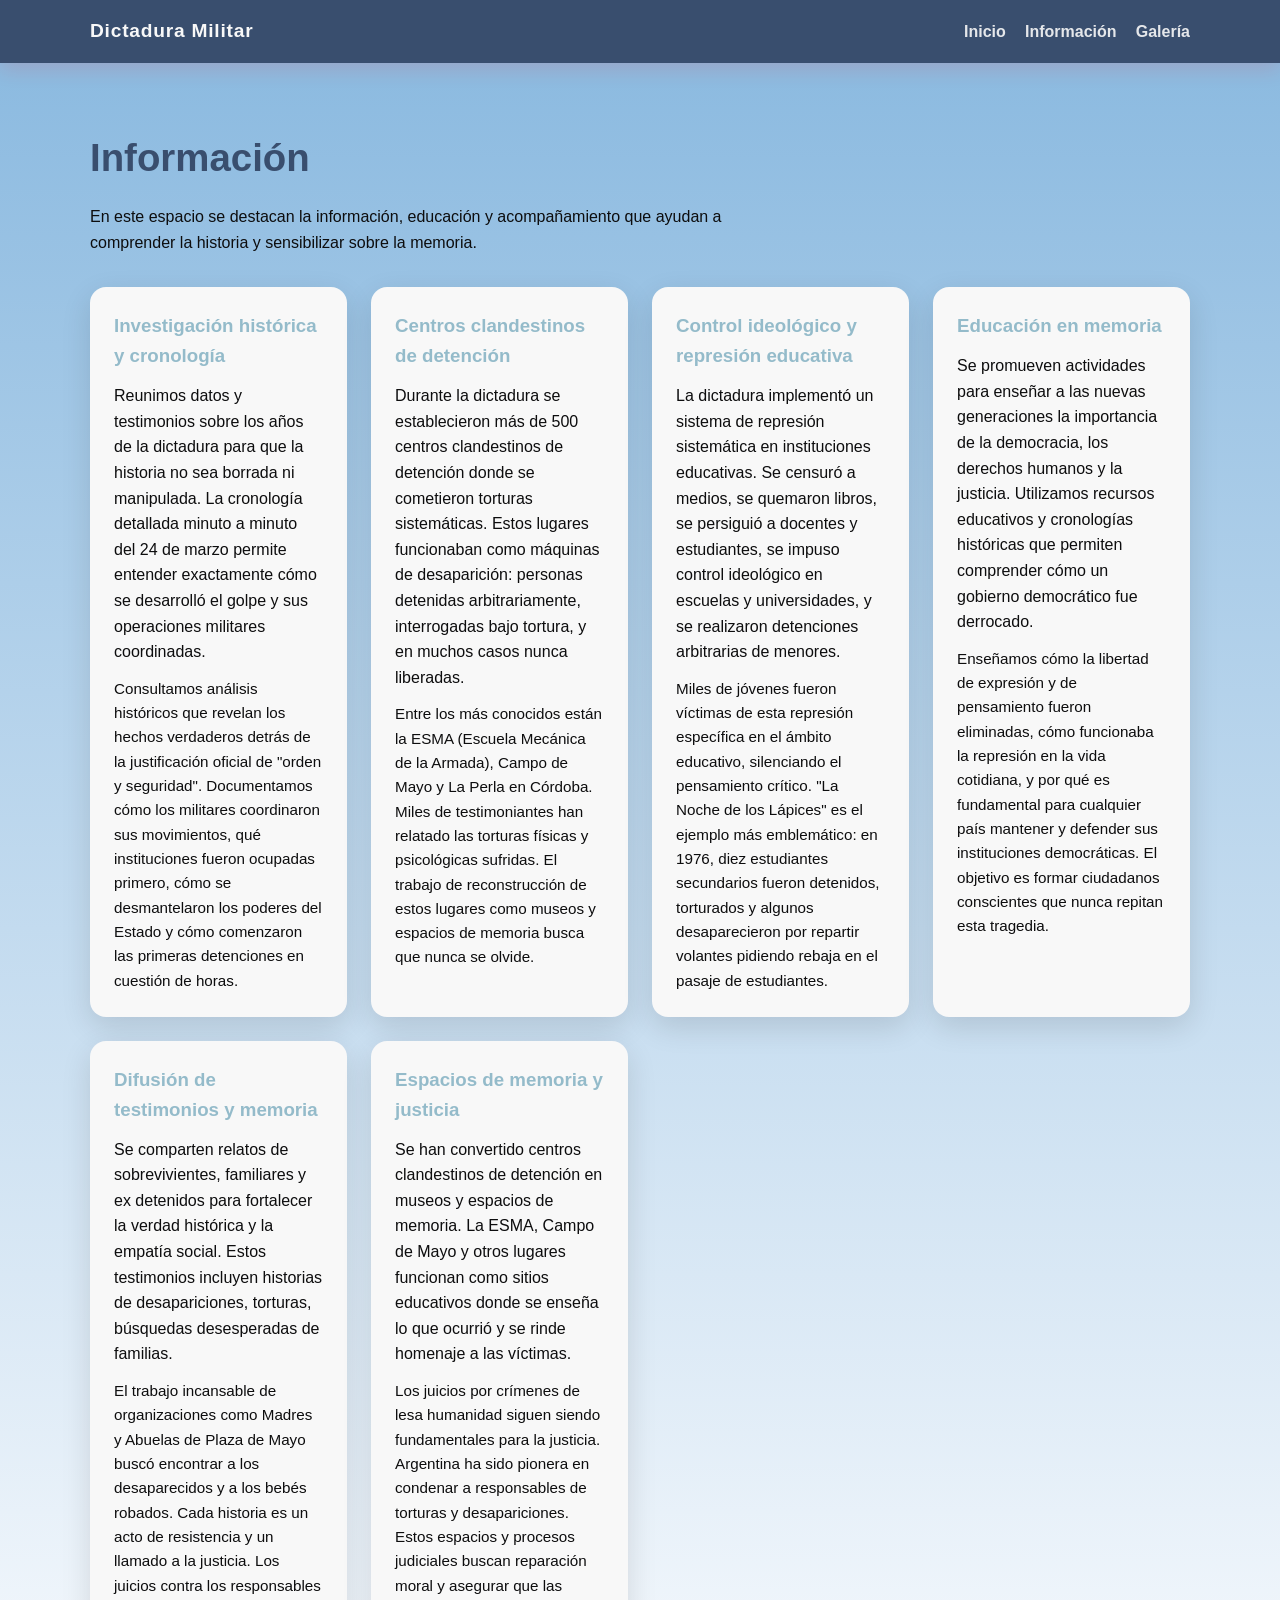
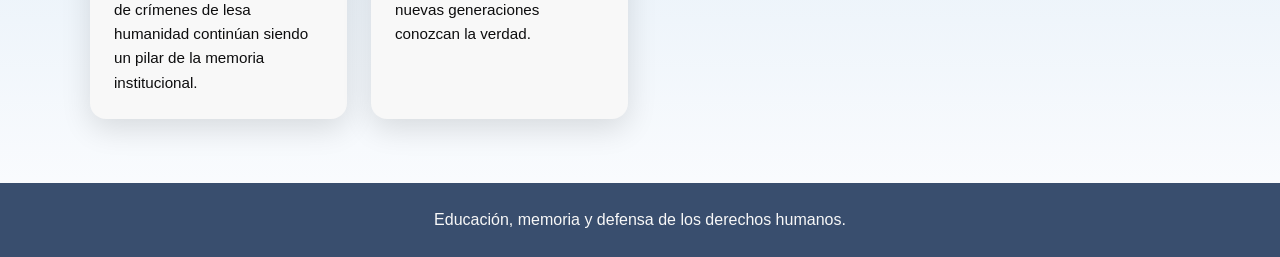
==== grupo2/información.html @ da12737b "first commit" ====
<!DOCTYPE html>
<html lang="es">
<head>
  <meta charset="UTF-8" />
  <meta name="viewport" content="width=device-width, initial-scale=1.0" />
  <title>Servicios | Dictadura Militar</title>
  <link rel="stylesheet" href="style.css" />
</head>
<body>
  <nav class="navbar">
    <div class="container nav-wrap">
      <a href="pagina.html" class="logo">Dictadura Militar</a>
      <ul class="nav-links">
        <li><a href="pagina.html">Inicio</a></li>
        <li><a href="información.html">Información</a></li>
        <li><a href="galeria.html">Galería</a></li>
      </ul>
    </div>
  </nav>
  <main class="container section">
    <h2>Información</h2>
    <p class="section-intro">
      En este espacio se destacan la información, educación y acompañamiento
      que ayudan a comprender la historia y sensibilizar sobre la memoria.
    </p>

    <div class="grid">
      <article class="card">
        <h3>Investigación histórica y cronología</h3>
        <p>
          Reunimos datos y testimonios sobre los años de la dictadura para que la historia no sea borrada ni manipulada. 
          La cronología detallada minuto a minuto del 24 de marzo permite entender exactamente cómo se desarrolló el golpe 
          y sus operaciones militares coordinadas.
        </p>
        <p style="margin-top: 12px; font-size: 0.95em;">
          Consultamos análisis históricos que revelan los hechos verdaderos detrás de la justificación oficial de "orden y seguridad". 
          Documentamos cómo los militares coordinaron sus movimientos, qué instituciones fueron ocupadas primero, cómo se 
          desmantelaron los poderes del Estado y cómo comenzaron las primeras detenciones en cuestión de horas.
        </p>
      </article>

      <article class="card">
        <h3>Centros clandestinos de detención</h3>
        <p>
          Durante la dictadura se establecieron más de 500 centros clandestinos de detención donde se cometieron torturas 
          sistemáticas. Estos lugares funcionaban como máquinas de desaparición: personas detenidas arbitrariamente, 
          interrogadas bajo tortura, y en muchos casos nunca liberadas.
        </p>
        <p style="margin-top: 12px; font-size: 0.95em;">
          Entre los más conocidos están la ESMA (Escuela Mecánica de la Armada), Campo de Mayo y La Perla en Córdoba. 
          Miles de testimoniantes han relatado las torturas físicas y psicológicas sufridas. El trabajo de reconstrucción 
          de estos lugares como museos y espacios de memoria busca que nunca se olvide.
        </p>
      </article>

      <article class="card">
        <h3>Control ideológico y represión educativa</h3>
        <p>
          La dictadura implementó un sistema de represión sistemática en instituciones educativas. Se censuró a medios, se 
          quemaron libros, se persiguió a docentes y estudiantes, se impuso control ideológico en escuelas y universidades, 
          y se realizaron detenciones arbitrarias de menores.
        </p>
        <p style="margin-top: 12px; font-size: 0.95em;">
          Miles de jóvenes fueron víctimas de esta represión específica en el ámbito educativo, silenciando el pensamiento crítico. 
          "La Noche de los Lápices" es el ejemplo más emblemático: en 1976, diez estudiantes secundarios fueron detenidos, 
          torturados y algunos desaparecieron por repartir volantes pidiendo rebaja en el pasaje de estudiantes.
        </p>
      </article>

      <article class="card">
        <h3>Educación en memoria</h3>
        <p>
          Se promueven actividades para enseñar a las nuevas generaciones la importancia de la democracia, los derechos 
          humanos y la justicia. Utilizamos recursos educativos y cronologías históricas que permiten comprender cómo un 
          gobierno democrático fue derrocado.
        </p>
        <p style="margin-top: 12px; font-size: 0.95em;">
          Enseñamos cómo la libertad de expresión y de pensamiento fueron eliminadas, cómo funcionaba la represión en la vida 
          cotidiana, y por qué es fundamental para cualquier país mantener y defender sus instituciones democráticas. El objetivo 
          es formar ciudadanos conscientes que nunca repitan esta tragedia.
        </p>
      </article>

      <article class="card">
        <h3>Difusión de testimonios y memoria</h3>
        <p>
          Se comparten relatos de sobrevivientes, familiares y ex detenidos para fortalecer la verdad histórica y la empatía 
          social. Estos testimonios incluyen historias de desapariciones, torturas, búsquedas desesperadas de familias.
        </p>
        <p style="margin-top: 12px; font-size: 0.95em;">
          El trabajo incansable de organizaciones como Madres y Abuelas de Plaza de Mayo buscó encontrar a los desaparecidos 
          y a los bebés robados. Cada historia es un acto de resistencia y un llamado a la justicia. Los juicios contra los 
          responsables de crímenes de lesa humanidad continúan siendo un pilar de la memoria institucional.
        </p>
      </article>

      <article class="card">
        <h3>Espacios de memoria y justicia</h3>
        <p>
          Se han convertido centros clandestinos de detención en museos y espacios de memoria. La ESMA, Campo de Mayo y otros 
          lugares funcionan como sitios educativos donde se enseña lo que ocurrió y se rinde homenaje a las víctimas.
        </p>
        <p style="margin-top: 12px; font-size: 0.95em;">
          Los juicios por crímenes de lesa humanidad siguen siendo fundamentales para la justicia. Argentina ha sido pionera 
          en condenar a responsables de torturas y desapariciones. Estos espacios y procesos judiciales buscan reparación moral 
          y asegurar que las nuevas generaciones conozcan la verdad.
        </p>
      </article>
    </div>
  </main>

  <footer class="footer">
    <div class="container">
      <p>Educación, memoria y defensa de los derechos humanos.</p>
    </div>
  </footer>
</body>
</html>
---- grupo2/style.css ----
/* Imagen ocupa toda la caja sin estirarse (se recorta si hace falta) */
      
/* Asegurar caja con proporción fija para cada tarjeta de galería */
.gallery-item {
  position: relative;
  overflow: hidden;
  border-radius: 14px;
  aspect-ratio: 4 / 3; /* ajusta la proporción si prefieres otra */
  display: block;
}

/* Imagen ocupa toda la caja sin estirarse (se recorta si hace falta) */
.gallery-item img {
  width: 100%;
  height: 100%;
  object-fit: cover;
  display: block;
  transition: transform 0.35s ease, box-shadow 0.25s ease;
}

/* Zoom diferido ya existente: clase .zoom */
.gallery-item img.zoom {
  transform: scale(1.12);
  box-shadow: 0 12px 30px rgba(0,0,0,0.25);
}

/* Carousel: mantener proporción y no forzar altura fija */
.mini-slide img {
  width: 100%;
  height: auto;
  aspect-ratio: 16 / 9; /* mantiene la proporción en el carrusel */
  object-fit: cover;
  max-height: 440px; /* límite visual, opcional */
  display: block;
}* {
  box-sizing: border-box;
  margin: 0;
  padding: 0;
}

:root {
  --azul: #394e6e;
  --azul-claro: #94bbca;
  --rojo: #6ba1d4;
  --rojo-claro: #18436b;
  --gris: #070707;
  --blanco: #f8f8f8;
  --texto: #0d0d0e;
  --sombra: 0 10px 30px rgba(0, 0, 0, 0.12);
}

body {
  font-family: 'Segoe UI', Tahoma, Geneva, Verdana, sans-serif;
  background: linear-gradient(180deg, #88b8df 0%, #fefeff 100%);
  color: var(--texto);
  line-height: 1.6;
}

img {
  max-width: 100%;
  display: block;
}

a {
  text-decoration: none;
}

.container {
  width: min(1100px, 90%);
  margin: 0 auto;
}

.navbar {
  background: var(--azul);
  position: sticky;
  top: 0;
  z-index: 50;
  box-shadow: 0 6px 20px #ff0a0a1f;
}

.nav-wrap {
  display: flex;
  justify-content: space-between;
  align-items: center;
  padding: 1rem 0;
}

.logo {
  color: var(--blanco);
  font-weight: 800;
  font-size: 1.2rem;
  letter-spacing: 0.04em;
}

.nav-links {
  display: flex;
  gap: 1.2rem;
  list-style: none;
  flex-wrap: wrap;
}

.nav-links a {
  color: var(--blanco);
  font-weight: 600;
  opacity: 0.9;
  transition: opacity 0.2s ease;
}

.nav-links a:hover {
  opacity: 1;
}

.hero {
  background: linear-gradient(rgba(13, 27, 42, 0.6), rgba(13, 27, 42, 0.6)),
    url('nunca-mas.jpg') center/cover no-repeat;
  min-height: 420px;
  display: flex;
  align-items: center;
  color: var(--blanco);
  position: relative;
}

.hero-content {
  padding: 4rem 0;
}

.eyebrow {
  display: inline-block;
  padding: 0.35rem 0.8rem;
  margin-bottom: 1rem;
  border-radius: 999px;
  background: rgba(255, 255, 255, 0.14);
  border: 1px solid rgba(255, 255, 255, 0.25);
  font-size: 0.8rem;
  letter-spacing: 0.08em;
  text-transform: uppercase;
  color: var(--blanco);
}

.eyebrow.dark {
  background: rgba(13, 27, 42, 0.08);
  border-color: rgba(13, 27, 42, 0.12);
  color: var(--azul);
}

.hero h1 {
  font-size: clamp(2.2rem, 4vw, 4rem);
  margin-bottom: 1rem;
  line-height: 1.1;
  max-width: 850px;
}

.lead {
  max-width: 780px;
  font-size: 1.08rem;
  margin-bottom: 1.5rem;
  color: rgba(255, 255, 255, 0.95);
}

.hero-actions {
  display: flex;
  gap: 1rem;
  flex-wrap: wrap;
}

.button {
  display: inline-block;
  background: var(--rojo);
  color: var(--blanco);
  padding: 0.9rem 1.5rem;
  border-radius: 10px;
  font-weight: 700;
  transition: background 0.2s ease;
}

.button:hover {
  background: var(--rojo-claro);
}

.button-secondary {
  background: rgba(255, 255, 255, 0.15);
  border: 1px solid rgba(255, 255, 255, 0.25);
}

.memory-banner {
  background: #f1f3f6;
  border-top: 1px solid rgba(13, 27, 42, 0.06);
  border-bottom: 1px solid rgba(13, 27, 42, 0.06);
  padding: 2rem 0;
}

.memory-banner-inner {
  text-align: center;
}

.memory-tag {
  font-size: 0.8rem;
  letter-spacing: 0.12em;
  text-transform: uppercase;
  font-weight: 700;
  color: var(--rojo);
  margin-bottom: 0.7rem;
}

.memory-banner h2 {
  font-size: clamp(1.8rem, 3vw, 2.5rem);
  color: var(--azul);
  margin-bottom: 0.7rem;
}

.memory-banner p {
  max-width: 780px;
  margin: 0 auto;
  color: var(--texto);
}

.section {
  padding: 4rem 0 2rem;
}

.remembrance-card {
  background: linear-gradient(135deg, #f5f0ee, #eef3f8);
  border-left: 6px solid var(--rojo);
  border-radius: 18px;
  padding: 2rem 1.5rem;
  margin-bottom: 2rem;
  box-shadow: var(--sombra);
  margin-top: 2rem;
}

.remembrance-card h2 {
  font-size: clamp(1.9rem, 3vw, 2.8rem);
  margin-bottom: 0.8rem;
  color: var(--azul);
}

.remembrance-card p {
  max-width: 760px;
  color: var(--texto);
  line-height: 1.7;
}

.section-heading {
  margin-bottom: 1rem;
}

.section h2 {
  font-size: clamp(1.8rem, 3vw, 2.6rem);
  margin-bottom: 1rem;
  color: var(--azul);
}

.section-intro {
  margin-bottom: 2rem;
  max-width: 700px;
}

.grid {
  display: grid;
  gap: 2.5rem;
  grid-template-columns: repeat(auto-fit, minmax(220px, 1fr));

}

.card {
  background: var(--blanco);
  border-radius: 16px;
  padding: 1.5rem;
  box-shadow: var(--sombra);
}

.card h3 {
  color: var(--azul-claro);
  margin-bottom: 0.75rem;
}

.card p {
  color: var(--texto);
}

.highlight {
  background: #e9eef5;
  border-left: 5px solid var(--rojo);
}

.carousel-section {
  padding: 1rem 0 4rem;
}

.mini-carousel {
  position: relative;
  overflow: hidden;
  border-radius: 18px;
  box-shadow: var(--sombra);
  background: var(--blanco);
}

.mini-track {
  display: flex;
  transition: transform 0.7s ease-in-out;
}

.mini-slide {
  min-width: 100%;
  position: relative;
  margin: 0;
}

.mini-slide img {
  width: 100%;
  height: 440px;
  object-fit: cover;
  display: block;
}

.mini-slide figcaption {
  position: absolute;
  bottom: 0;
  left: 0;
  right: 0;
  background: linear-gradient(transparent, rgba(0, 0, 0, 0.7));
  color: var(--blanco);
  padding: 1.2rem 1.2rem 1.4rem;
  font-size: 1.1rem;
  font-weight: 700;
}

.mini-btn {
  position: absolute;
  top: 50%;
  transform: translateY(-50%);
  width: 42px;
  height: 42px;
  border: none;
  border-radius: 50%;
  background: rgba(0, 0, 0, 0.45);
  color: var(--blanco);
  font-size: 1.3rem;
  cursor: pointer;
  z-index: 2;
}

.prev-mini { left: 18px; }
.next-mini { right: 18px; }

.mini-dots {
  position: absolute;
  bottom: 18px;
  left: 50%;
  transform: translateX(-50%);
  display: flex;
  gap: 10px;
  z-index: 2;
}

.mini-dot {
  width: 12px;
  height: 12px;
  border-radius: 50%;
  background: rgba(255, 255, 255, 0.5);
  cursor: pointer;
}

.mini-dot.active {
  background: var(--blanco);
  transform: scale(1.2);
}

.footer {
  background: var(--azul);
  color: var(--blanco);
  text-align: center;
  padding: 1.5rem 0;
}

@media (max-width: 760px) {
  .nav-wrap {
    flex-direction: column;
    gap: 0.8rem;
  }

  .hero-content {
    padding: 3rem 0;
  }

  .hero-actions {
    flex-direction: column;
    align-items: flex-start;
  }
}

.section {
  padding: 4rem 0;
}

.section h2 {
  font-size: clamp(1.8rem, 3vw, 2.6rem);
  margin-bottom: 1rem;
  color: var(--azul);
}

.section-intro {
  margin-bottom: 2rem;
  max-width: 700px;
}

.grid {
  display: grid;
  gap: 1.5rem;
  grid-template-columns: repeat(auto-fit, minmax(220px, 1fr));
}

.card {
  background: var(--blanco);
  border-radius: 16px;
  padding: 1.5rem;
  box-shadow: var(--sombra);
}

.card h3 {
  color: var(--azul-claro);
  margin-bottom: 0.75rem;
}

.card p {
  color: var(--texto);
}

.highlight {
  background: #e9eef5;
  border-left: 5px solid var(--rojo);
}

.gallery-grid {
  display: grid;
  grid-template-columns: repeat(4, 1fr); /* filas de 4 imágenes en pantallas anchas */
  gap: 1rem;
}



.gallery-item img {
  width: 100%;
  height: 100%;
  object-fit: cover; /* recorta en lugar de estirar */
  display: block;
  transition: transform 0.35s ease, box-shadow 0.25s ease;
}
.gallery-item img:hover {
  transform: scale(1.12);
  box-shadow: 0 12px 30px rgba(0,0,0,0.25);
}


.gallery-item p {
  padding: 0.9rem 1rem 1.2rem;
  font-weight: 600;
  color: var(--azul);
}

/* Overlay que aparece al hacer hover mostrando un párrafo descriptivo */
.gallery-item .overlay {
  position: absolute;
  inset: 0;
  display: flex;
  align-items: flex-end;
  justify-content: center;
  padding: 1rem;
  background: linear-gradient(transparent, rgba(0,0,0,0.64));
  color: var(--blanco);
  opacity: 0;
  transform: translateY(8px);
  transition: opacity 0.22s ease, transform 0.22s ease;
  pointer-events: none;
  z-index: 2;
}

.gallery-item:hover .overlay,
.gallery-item:focus-within .overlay {
  opacity: 1;
  transform: translateY(0);
  pointer-events: auto;
}

.gallery-item .overlay p {
  margin: 0;
  font-size: 0.95rem;
  text-align: center;
  color: var(--blanco);
  text-shadow: 0 2px 6px rgba(0,0,0,0.6);
}

.gallery-item figcaption {
  padding: 0.9rem 1rem 1.2rem;
  font-weight: 600;
  color: var(--azul);
  position: relative;
  z-index: 1;
}

.contact-layout {
  display: grid;
  grid-template-columns: 1.1fr 1fr;
  gap: 2rem;
  align-items: start;
}

.contact-box,
.form-box {
  background: var(--blanco);
  border-radius: 16px;
  padding: 1.5rem;
  box-shadow: var(--sombra);
}

.contact-box ul {
  list-style: none;
  margin-top: 1rem;
}

.contact-box li {
  margin-bottom: 0.8rem;
}

.form-box form {
  display: grid;
  gap: 1rem;
}

form input,
form textarea {
  width: 100%;
  padding: 0.85rem 1rem;
  border: 1px solid #c9d3df;
  border-radius: 10px;
  font-size: 1rem;
  font-family: inherit;
}

form button {
  border: none;
  border-radius: 10px;
  padding: 0.9rem 1.2rem;
  background: var(--azul-claro);
  color: var(--blanco);
  font-weight: 700;
  font-size: 1rem;
  cursor: pointer;
}

.footer {
  background: var(--azul);
  color: var(--blanco);
  text-align: center;
  padding: 1.5rem 0;
}

@media (max-width: 760px) {
  .navbar .container {
    flex-direction: column;
    gap: 0.8rem;
  }

  .contact-layout {
    grid-template-columns: 1fr;
  }
}
/* Asegurar caja con proporción fija para cada tarjeta de galería */
      .gallery-item {
        position: relative;
        overflow: hidden;
        border-radius: 14px;
        aspect-ratio: 4 / 3; /* ajusta la proporción si prefieres otra */
        display: block;
      }
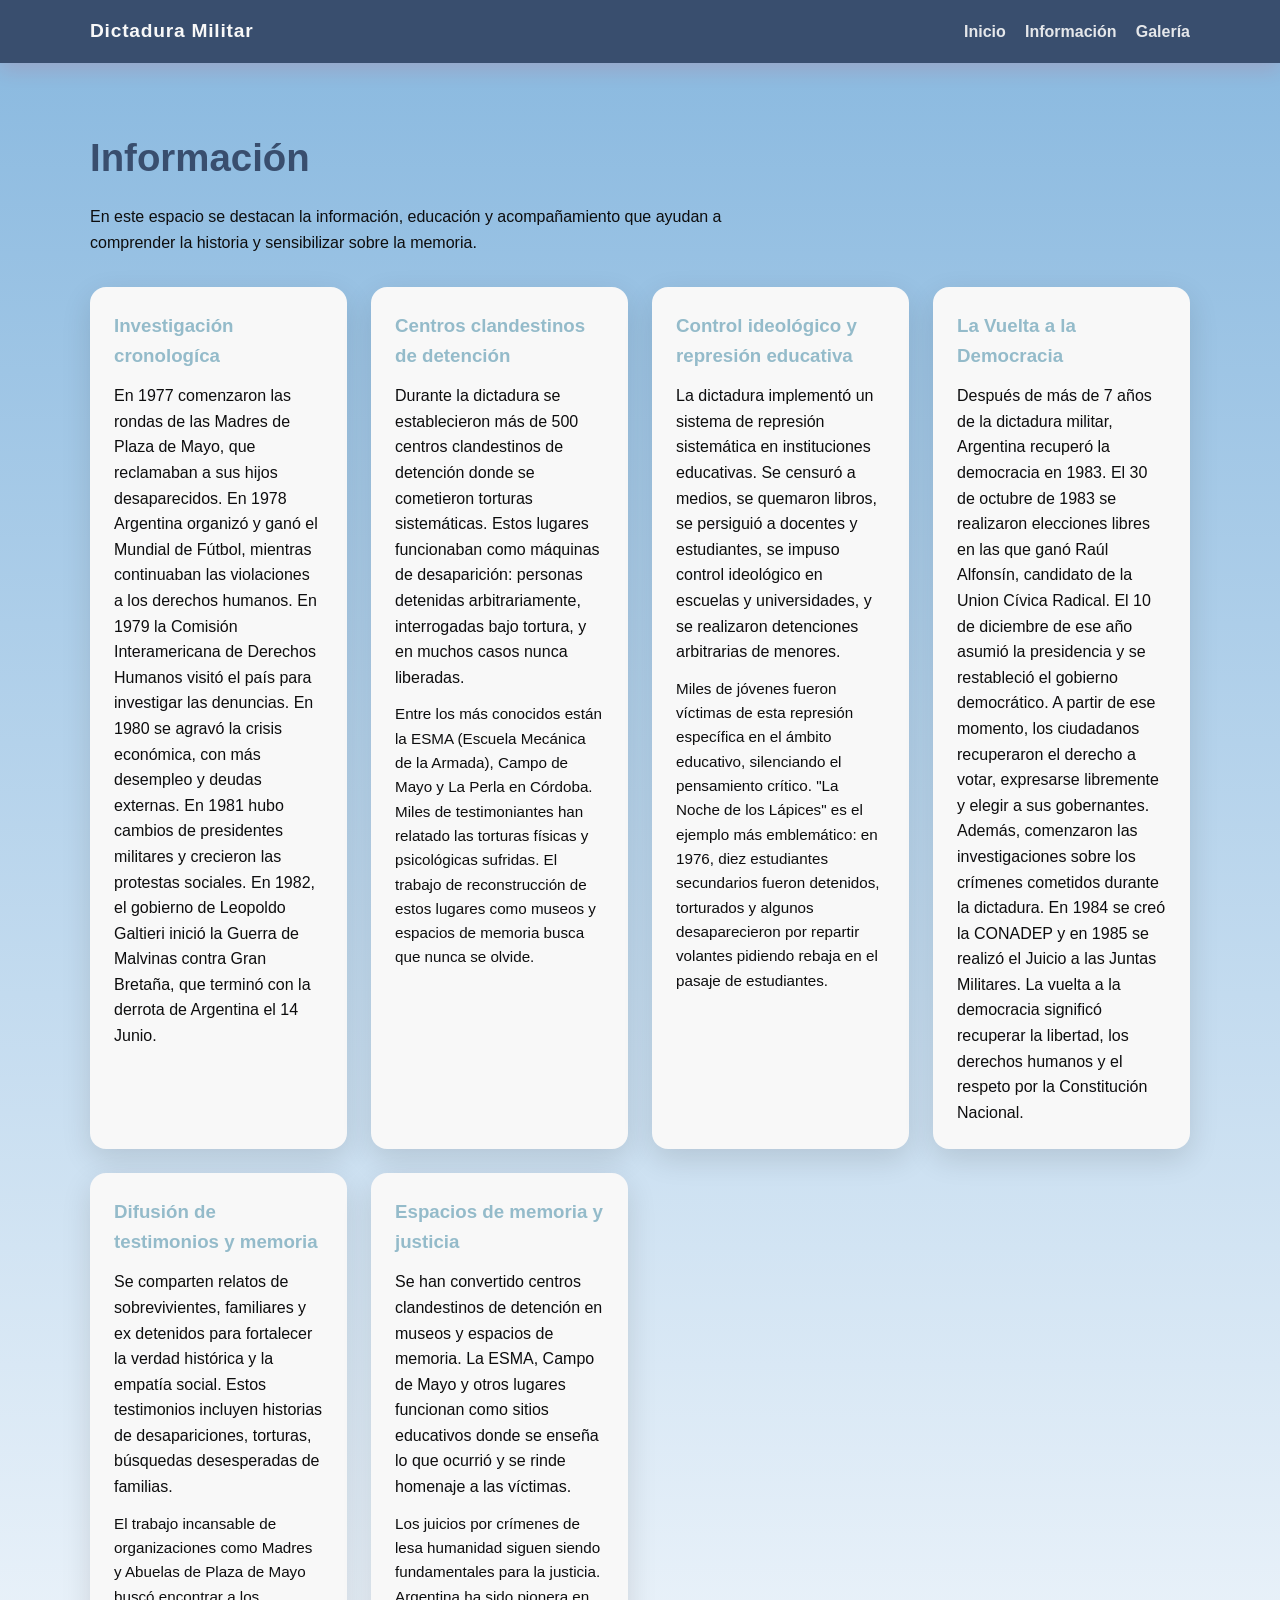
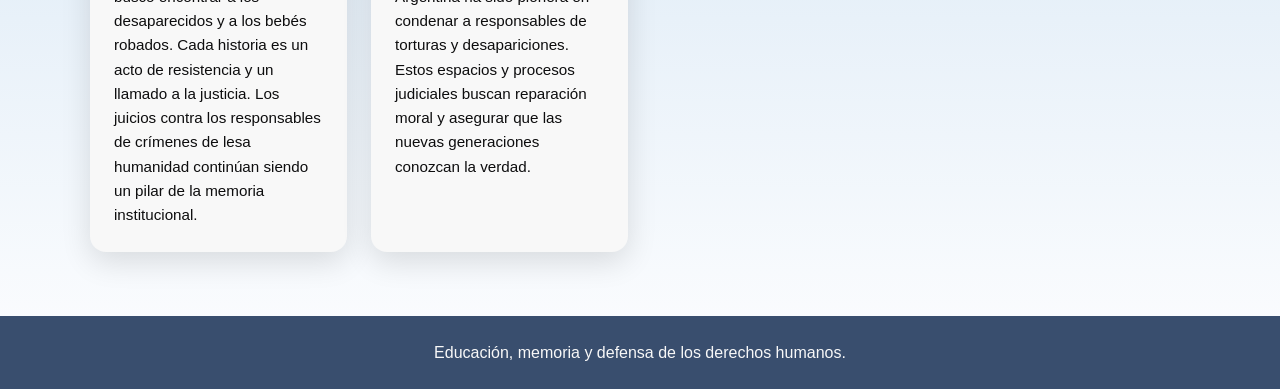
==== commit 8059f374: "fix major" ====
--- a/grupo2/información.html
+++ b/grupo2/información.html
@@ -26,16 +26,13 @@
 
     <div class="grid">
       <article class="card">
-        <h3>Investigación histórica y cronología</h3>
+        <h3>Investigación cronologíca</h3>
         <p>
-          Reunimos datos y testimonios sobre los años de la dictadura para que la historia no sea borrada ni manipulada. 
-          La cronología detallada minuto a minuto del 24 de marzo permite entender exactamente cómo se desarrolló el golpe 
-          y sus operaciones militares coordinadas.
+          En 1977 comenzaron las rondas de las Madres de Plaza de Mayo, que reclamaban a sus hijos desaparecidos.
+          En 1978 Argentina organizó y ganó el  Mundial de Fútbol, mientras continuaban las violaciones a los derechos humanos. En 1979 la Comisión Interamericana de Derechos Humanos visitó el país para investigar las denuncias. En 1980 se agravó la crisis económica, con más desempleo y deudas externas. En 1981 hubo cambios de presidentes militares y crecieron las protestas sociales. En 1982, el gobierno de Leopoldo Galtieri inició la Guerra de Malvinas contra Gran Bretaña, que terminó con la derrota de Argentina el 14 Junio.
         </p>
         <p style="margin-top: 12px; font-size: 0.95em;">
-          Consultamos análisis históricos que revelan los hechos verdaderos detrás de la justificación oficial de "orden y seguridad". 
-          Documentamos cómo los militares coordinaron sus movimientos, qué instituciones fueron ocupadas primero, cómo se 
-          desmantelaron los poderes del Estado y cómo comenzaron las primeras detenciones en cuestión de horas.
+          
         </p>
       </article>
 
@@ -68,16 +65,9 @@
       </article>
 
       <article class="card">
-        <h3>Educación en memoria</h3>
+        <h3>La Vuelta a la Democracia</h3>
         <p>
-          Se promueven actividades para enseñar a las nuevas generaciones la importancia de la democracia, los derechos 
-          humanos y la justicia. Utilizamos recursos educativos y cronologías históricas que permiten comprender cómo un 
-          gobierno democrático fue derrocado.
-        </p>
-        <p style="margin-top: 12px; font-size: 0.95em;">
-          Enseñamos cómo la libertad de expresión y de pensamiento fueron eliminadas, cómo funcionaba la represión en la vida 
-          cotidiana, y por qué es fundamental para cualquier país mantener y defender sus instituciones democráticas. El objetivo 
-          es formar ciudadanos conscientes que nunca repitan esta tragedia.
+          Después de más de 7 años de la dictadura militar, Argentina recuperó la democracia en 1983. El 30 de octubre de 1983 se realizaron elecciones libres en las que ganó Raúl Alfonsín, candidato de la Union Cívica Radical. El 10 de diciembre de ese año asumió la presidencia y se restableció el gobierno democrático. A partir de ese momento, los ciudadanos recuperaron el derecho a votar, expresarse libremente y elegir a sus gobernantes. Además, comenzaron las investigaciones sobre los crímenes cometidos durante la dictadura. En 1984 se creó la CONADEP y en 1985 se realizó el Juicio a las Juntas Militares. La vuelta a la democracia significó recuperar la libertad, los derechos humanos y el respeto por la Constitución Nacional.
         </p>
       </article>
 
